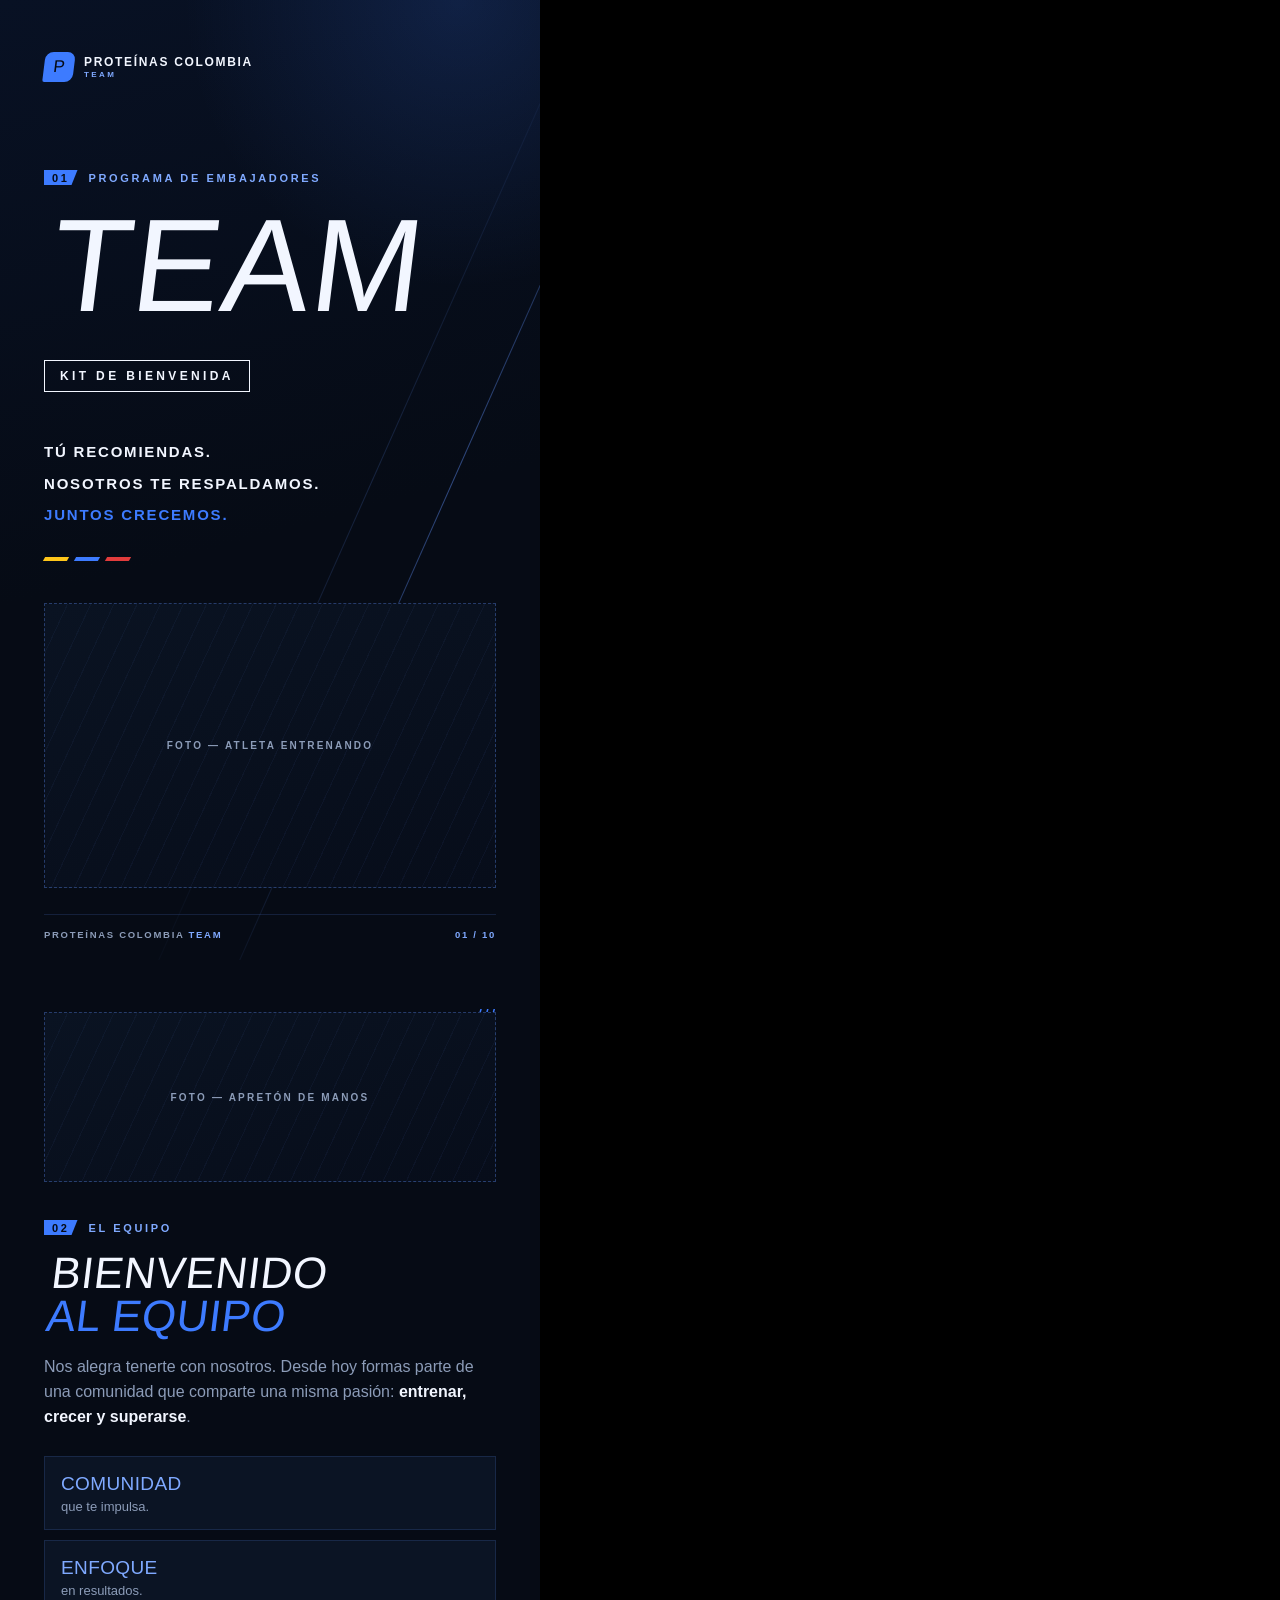
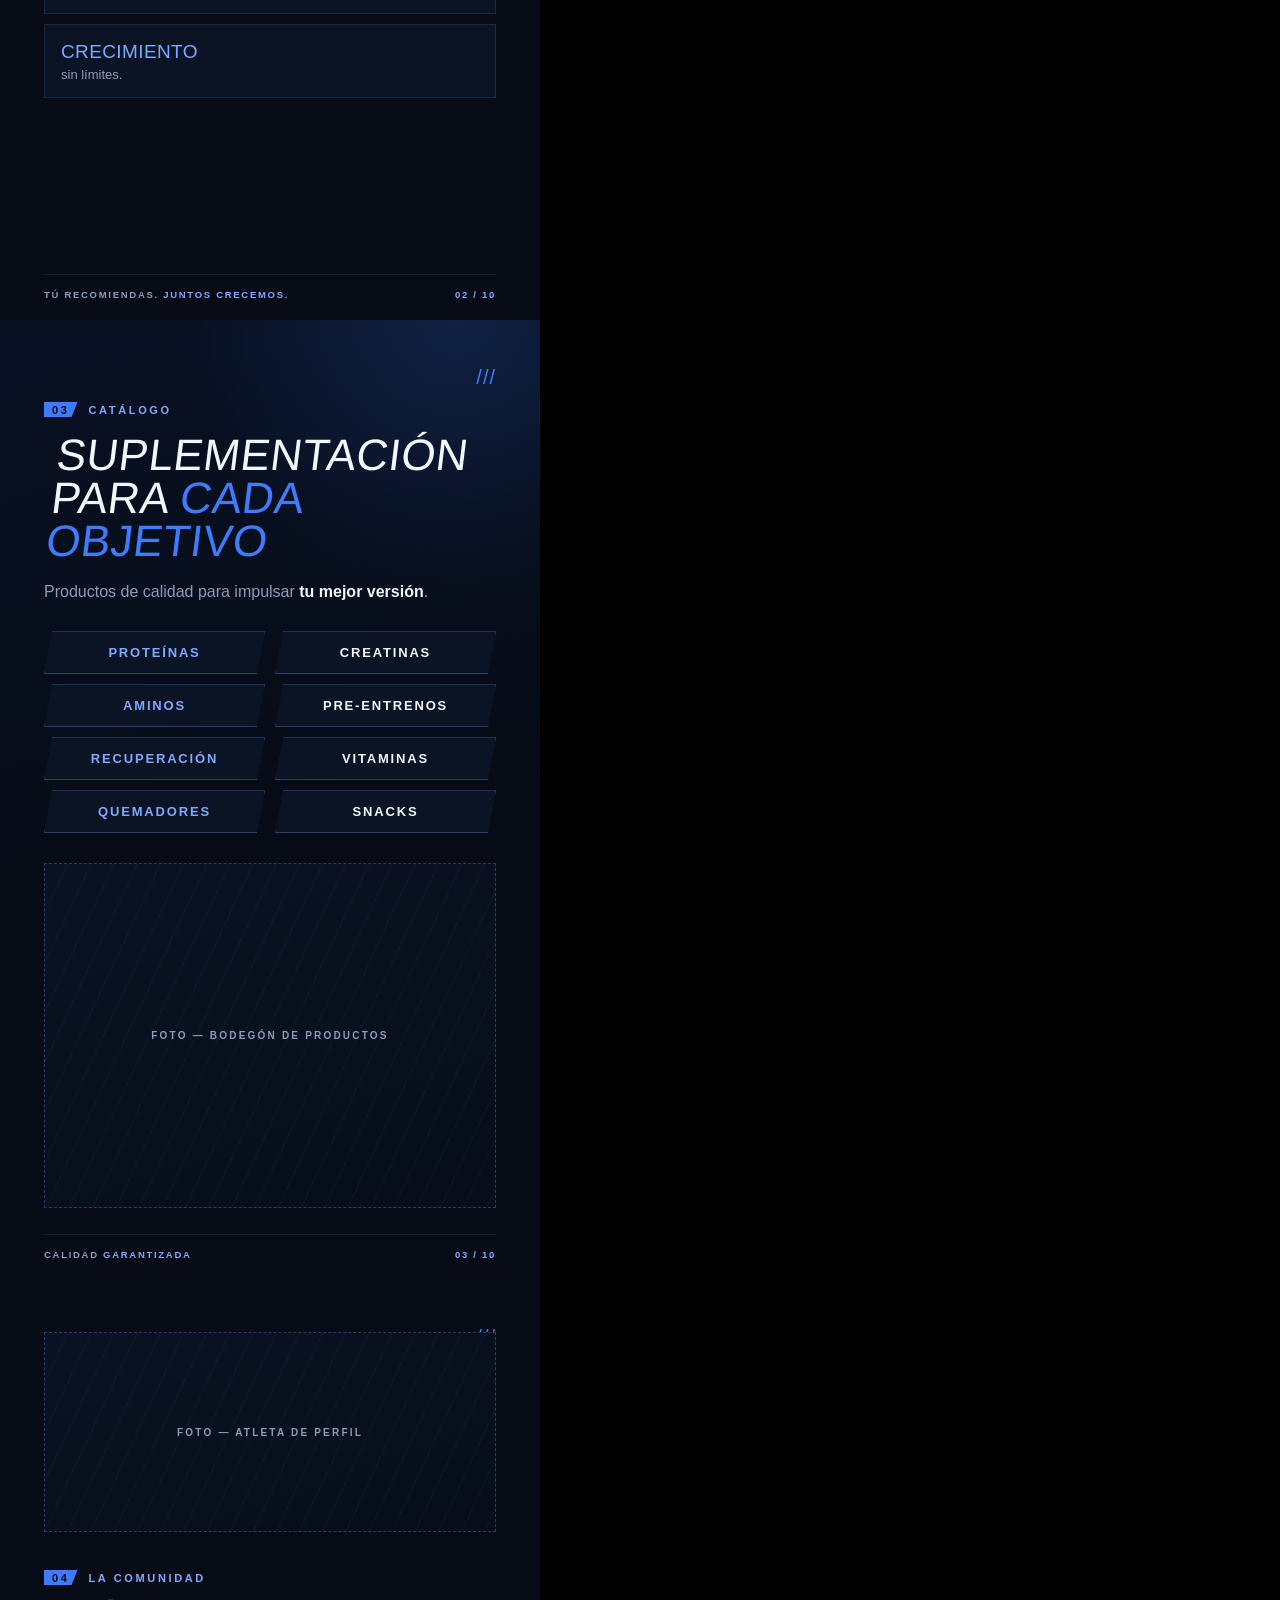
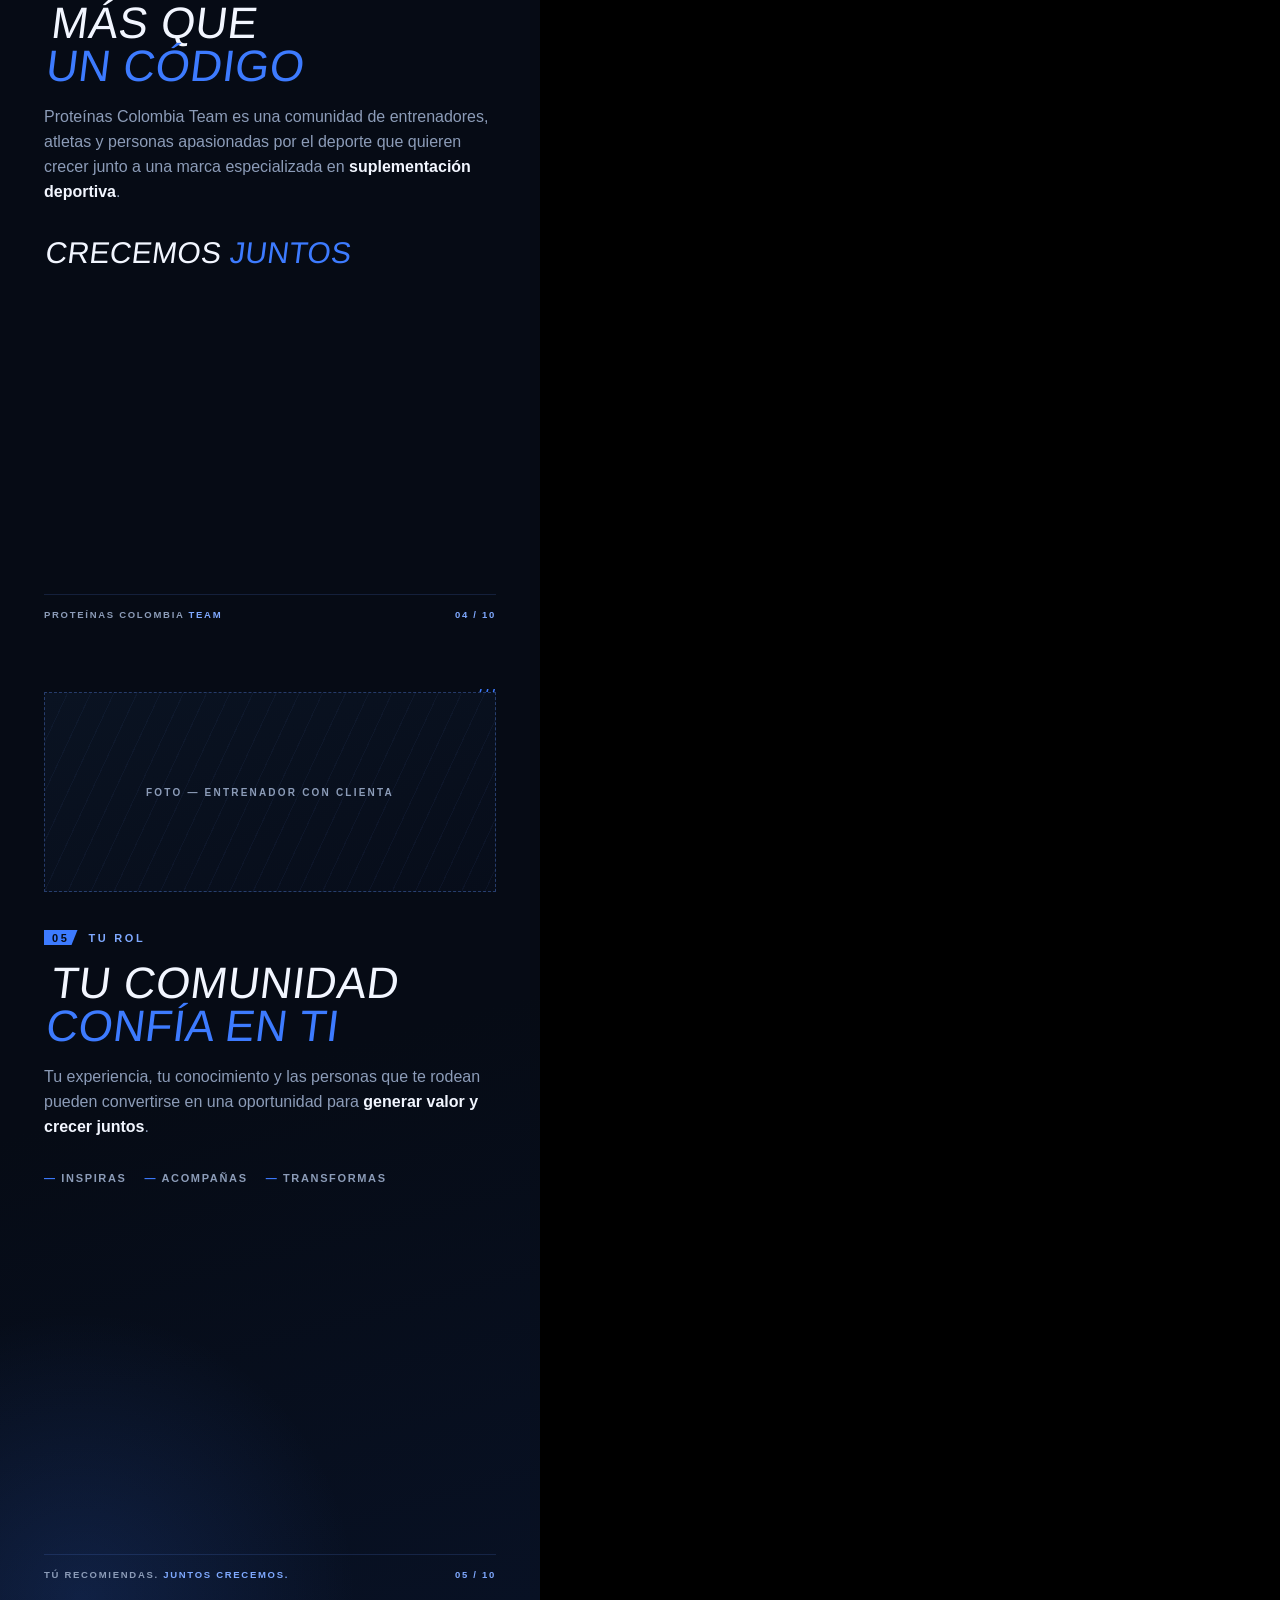
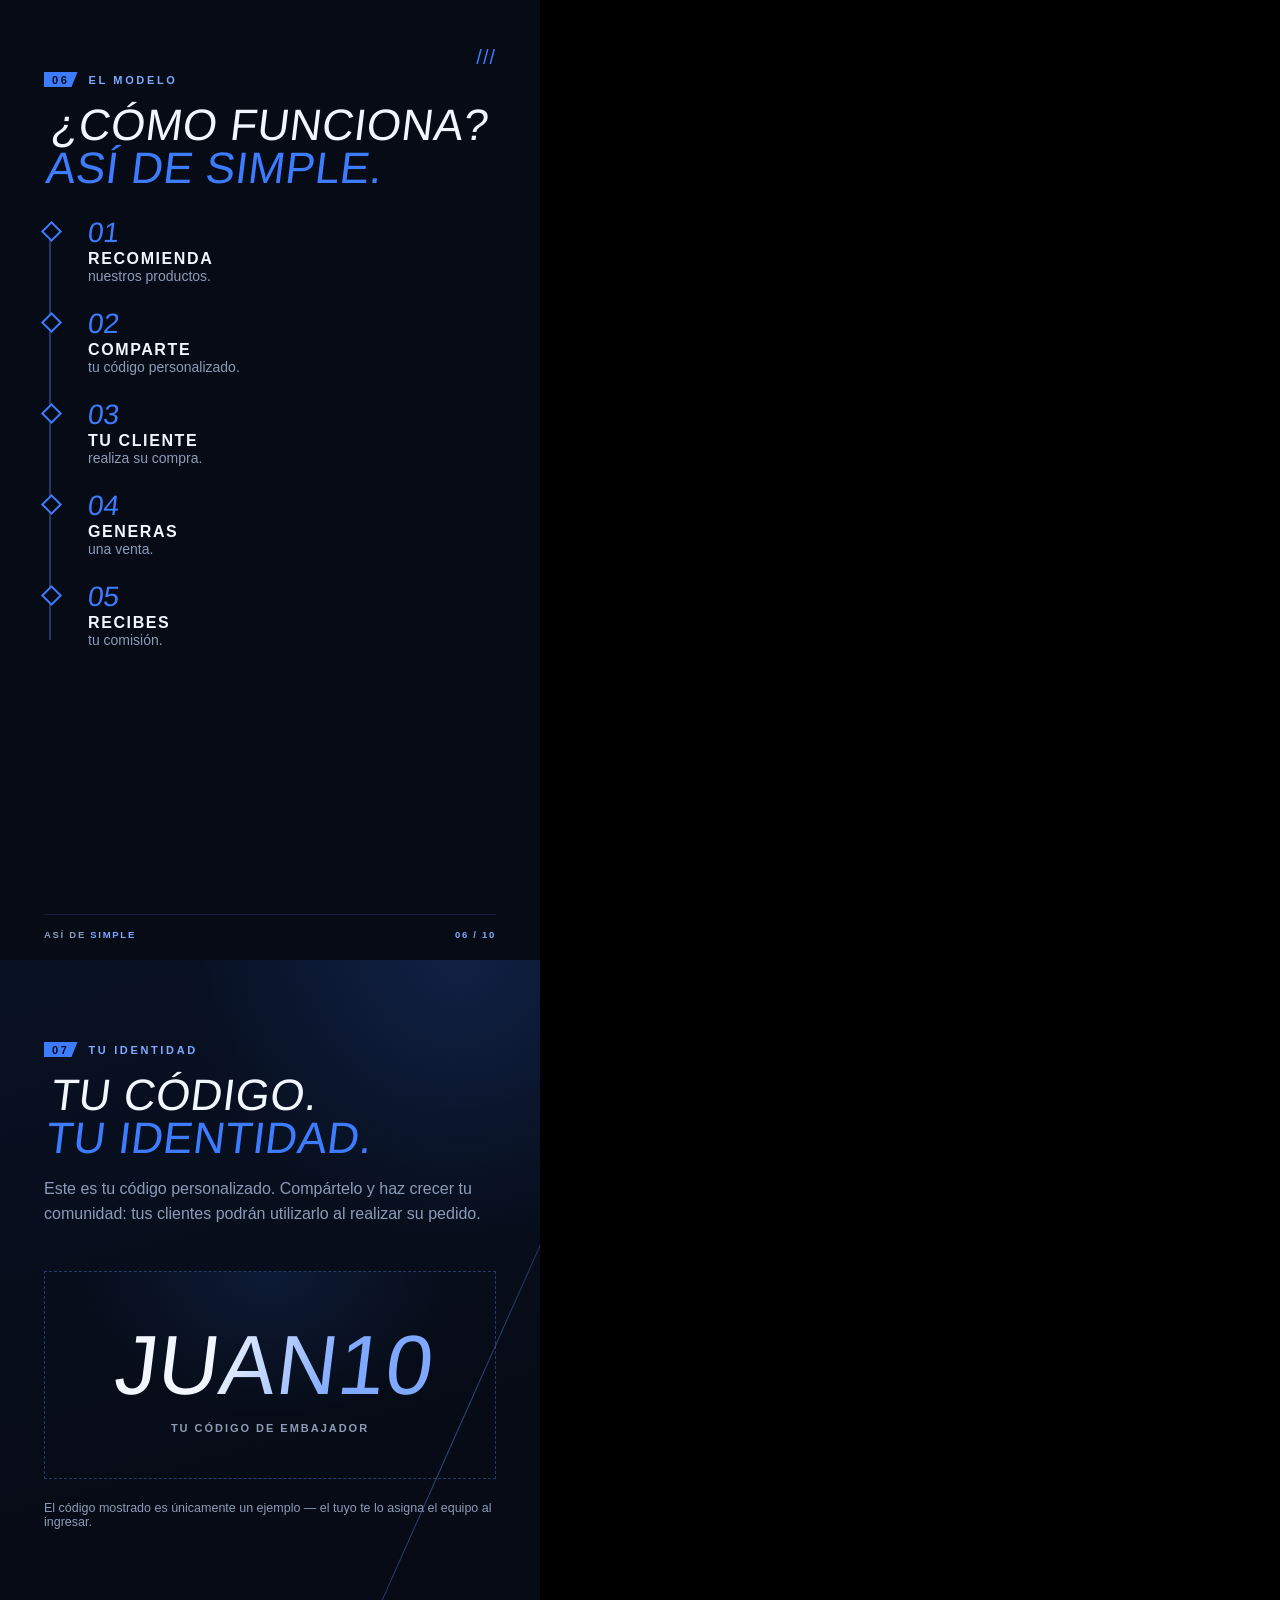
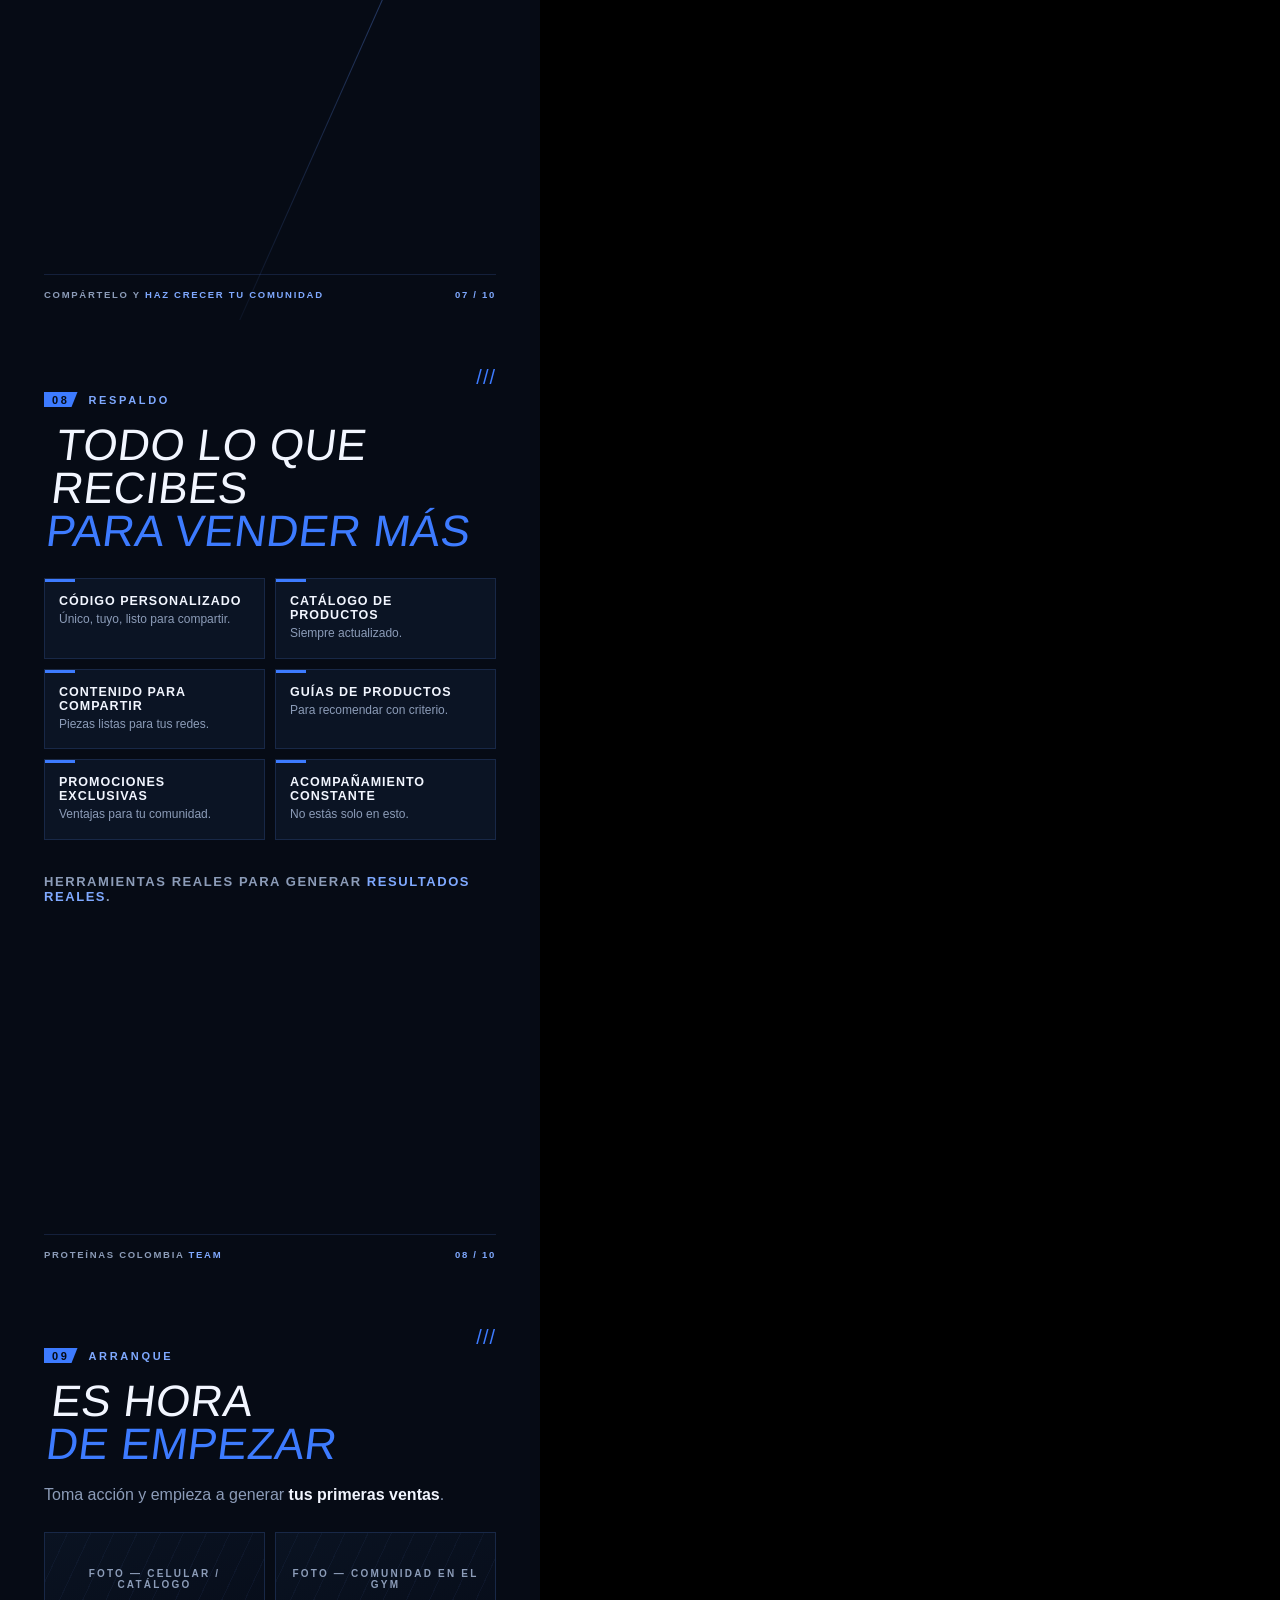
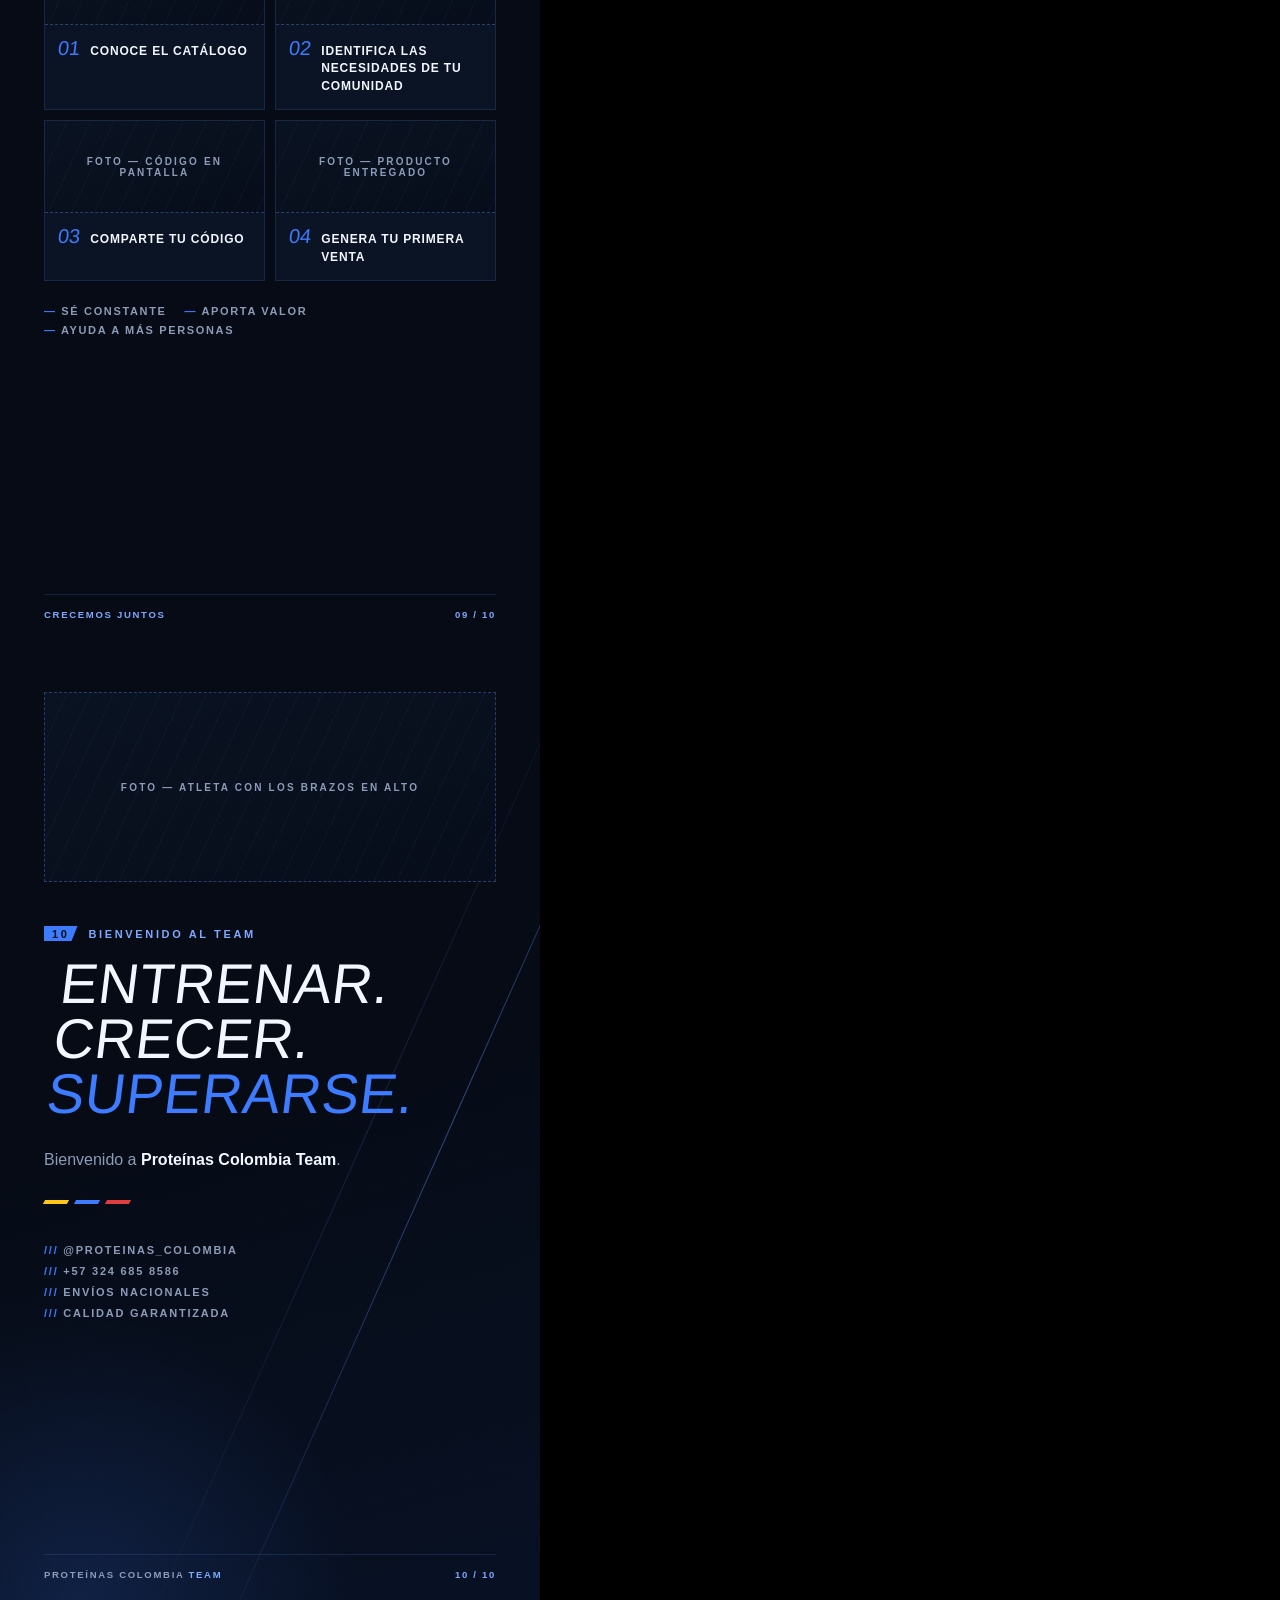
==== diapositivas/kit-slides.html @ c69cfb1d "Bocetos de onboarding para embajadores: PDFs verticales y versión web - Kit de Bienvenida: 10 diapos" ====
<!doctype html>
<html lang="es">
<head>
<meta charset="utf-8">
<title>Proteínas Colombia Team — Kit de Bienvenida</title>
<link rel="stylesheet" href="slides.css">
</head>
<body>

<!-- 01 · PORTADA -->
<div class="slide glow">
  <span class="diag d1"></span><span class="diag d2"></span>
  <div class="logo" style="margin-bottom:88px">
    <span class="mark">P</span>
    <span class="name">Proteínas Colombia<small>Team</small></span>
  </div>
  <p class="eyebrow"><span class="pg">01</span> Programa de embajadores</p>
  <h1 class="display" style="font-size:132px">Team</h1>
  <span class="chip" style="margin-top:30px;align-self:flex-start">Kit de bienvenida</span>
  <p style="margin-top:44px;font-size:15px;font-weight:700;letter-spacing:.12em;text-transform:uppercase;line-height:2.1">
    Tú recomiendas.<br>Nosotros te respaldamos.<br><span style="color:var(--blue)">Juntos crecemos.</span>
  </p>
  <div class="tricolor" style="margin-top:26px"><i></i><i></i><i></i></div>
  <div class="foto" style="margin-top:42px;flex:1;margin-bottom:26px">Foto — atleta entrenando</div>
  <div class="foot"><span>Proteínas Colombia <span class="b">Team</span></span><span class="num">01 / 10</span></div>
</div>

<!-- 02 · BIENVENIDA -->
<div class="slide">
  <span class="slash">///</span>
  <div class="foto" style="height:170px;margin-bottom:38px">Foto — apretón de manos</div>
  <p class="eyebrow"><span class="pg">02</span> El equipo</p>
  <h2 class="display">Bienvenido<br><span class="b">al equipo</span></h2>
  <p class="lede">Nos alegra tenerte con nosotros. Desde hoy formas parte de una comunidad que comparte una misma pasión: <strong>entrenar, crecer y superarse</strong>.</p>
  <div class="vals">
    <div class="v"><b>Comunidad</b><span>que te impulsa.</span></div>
    <div class="v"><b>Enfoque</b><span>en resultados.</span></div>
    <div class="v"><b>Crecimiento</b><span>sin límites.</span></div>
  </div>
  <div class="foot"><span>Tú recomiendas. <span class="b">Juntos crecemos.</span></span><span class="num">02 / 10</span></div>
</div>

<!-- 03 · PRODUCTOS -->
<div class="slide glow">
  <span class="slash">///</span>
  <p class="eyebrow" style="margin-top:30px"><span class="pg">03</span> Catálogo</p>
  <h2 class="display">Suplementación<br>para <span class="b">cada objetivo</span></h2>
  <p class="lede">Productos de calidad para impulsar <strong>tu mejor versión</strong>.</p>
  <div class="cats">
    <span>Proteínas</span><span>Creatinas</span>
    <span>Aminos</span><span>Pre-entrenos</span>
    <span>Recuperación</span><span>Vitaminas</span>
    <span>Quemadores</span><span>Snacks</span>
  </div>
  <div class="foto" style="margin-top:30px;flex:1;margin-bottom:26px">Foto — bodegón de productos</div>
  <div class="foot"><span>Calidad <span class="b">garantizada</span></span><span class="num">03 / 10</span></div>
</div>

<!-- 04 · MÁS QUE UN CÓDIGO -->
<div class="slide">
  <span class="slash">///</span>
  <div class="foto" style="height:200px;margin-bottom:38px">Foto — atleta de perfil</div>
  <p class="eyebrow"><span class="pg">04</span> La comunidad</p>
  <h2 class="display">Más que<br><span class="b">un código</span></h2>
  <p class="lede">Proteínas Colombia Team es una comunidad de entrenadores, atletas y personas apasionadas por el deporte que quieren crecer junto a una marca especializada en <strong>suplementación deportiva</strong>.</p>
  <p class="display" style="font-size:30px;margin-top:34px">Crecemos <span class="b">juntos</span></p>
  <div class="foot"><span>Proteínas Colombia <span class="b">Team</span></span><span class="num">04 / 10</span></div>
</div>

<!-- 05 · TU COMUNIDAD -->
<div class="slide glow-b">
  <span class="slash">///</span>
  <div class="foto" style="height:200px;margin-bottom:38px">Foto — entrenador con clienta</div>
  <p class="eyebrow"><span class="pg">05</span> Tu rol</p>
  <h2 class="display">Tu comunidad<br><span class="b">confía en ti</span></h2>
  <p class="lede">Tu experiencia, tu conocimiento y las personas que te rodean pueden convertirse en una oportunidad para <strong>generar valor y crecer juntos</strong>.</p>
  <div class="mantra" style="margin-top:32px"><span>Inspiras</span><span>Acompañas</span><span>Transformas</span></div>
  <div class="foot"><span>Tú recomiendas. <span class="b">Juntos crecemos.</span></span><span class="num">05 / 10</span></div>
</div>

<!-- 06 · CÓMO FUNCIONA -->
<div class="slide">
  <span class="slash">///</span>
  <p class="eyebrow" style="margin-top:20px"><span class="pg">06</span> El modelo</p>
  <h2 class="display">¿Cómo funciona?<br><span class="b">Así de simple.</span></h2>
  <div class="steps">
    <div class="step"><span class="n">01</span><h3>Recomienda</h3><p>nuestros productos.</p></div>
    <div class="step"><span class="n">02</span><h3>Comparte</h3><p>tu código personalizado.</p></div>
    <div class="step"><span class="n">03</span><h3>Tu cliente</h3><p>realiza su compra.</p></div>
    <div class="step"><span class="n">04</span><h3>Generas</h3><p>una venta.</p></div>
    <div class="step"><span class="n">05</span><h3>Recibes</h3><p>tu comisión.</p></div>
  </div>
  <div class="foot"><span>Así de <span class="b">simple</span></span><span class="num">06 / 10</span></div>
</div>

<!-- 07 · TU CÓDIGO -->
<div class="slide glow">
  <span class="diag d1"></span>
  <p class="eyebrow" style="margin-top:30px"><span class="pg">07</span> Tu identidad</p>
  <h2 class="display">Tu código.<br><span class="b">Tu identidad.</span></h2>
  <p class="lede">Este es tu código personalizado. Compártelo y haz crecer tu comunidad: tus clientes podrán utilizarlo al realizar su pedido.</p>
  <div style="margin-top:44px;text-align:center;border:1px dashed var(--line-2);padding:52px 10px 44px;background:radial-gradient(60% 100% at 50% 0%,rgba(61,123,255,.12),transparent 70%)">
    <span class="display" style="font-size:84px;background:linear-gradient(100deg,var(--paper) 30%,var(--blue-hi) 70%);-webkit-background-clip:text;background-clip:text;color:transparent;display:inline-block">Juan10</span>
    <span style="display:block;margin-top:16px;color:var(--muted);font-size:11px;letter-spacing:.18em;text-transform:uppercase;font-weight:700">Tu código de embajador</span>
  </div>
  <p style="margin-top:22px;font-size:12.5px;color:var(--muted)">El código mostrado es únicamente un ejemplo — el tuyo te lo asigna el equipo al ingresar.</p>
  <div class="foot"><span>Compártelo y <span class="b">haz crecer tu comunidad</span></span><span class="num">07 / 10</span></div>
</div>

<!-- 08 · BENEFICIOS -->
<div class="slide">
  <span class="slash">///</span>
  <p class="eyebrow" style="margin-top:20px"><span class="pg">08</span> Respaldo</p>
  <h2 class="display">Todo lo que recibes<br><span class="b">para vender más</span></h2>
  <div class="bens">
    <div class="ben"><b>Código personalizado</b><span>Único, tuyo, listo para compartir.</span></div>
    <div class="ben"><b>Catálogo de productos</b><span>Siempre actualizado.</span></div>
    <div class="ben"><b>Contenido para compartir</b><span>Piezas listas para tus redes.</span></div>
    <div class="ben"><b>Guías de productos</b><span>Para recomendar con criterio.</span></div>
    <div class="ben"><b>Promociones exclusivas</b><span>Ventajas para tu comunidad.</span></div>
    <div class="ben"><b>Acompañamiento constante</b><span>No estás solo en esto.</span></div>
  </div>
  <p style="margin-top:34px;font-size:13px;letter-spacing:.12em;text-transform:uppercase;font-weight:700;color:var(--muted)">Herramientas reales para generar <span style="color:var(--blue-hi)">resultados reales</span>.</p>
  <div class="foot"><span>Proteínas Colombia <span class="b">Team</span></span><span class="num">08 / 10</span></div>
</div>

<!-- 09 · ES HORA DE EMPEZAR -->
<div class="slide">
  <span class="slash">///</span>
  <p class="eyebrow" style="margin-top:16px"><span class="pg">09</span> Arranque</p>
  <h2 class="display">Es hora<br><span class="b">de empezar</span></h2>
  <p class="lede">Toma acción y empieza a generar <strong>tus primeras ventas</strong>.</p>
  <div class="starts">
    <div class="start"><div class="foto">Foto — celular / catálogo</div><div class="t"><span class="n">01</span><b>Conoce el catálogo</b></div></div>
    <div class="start"><div class="foto">Foto — comunidad en el gym</div><div class="t"><span class="n">02</span><b>Identifica las necesidades de tu comunidad</b></div></div>
    <div class="start"><div class="foto">Foto — código en pantalla</div><div class="t"><span class="n">03</span><b>Comparte tu código</b></div></div>
    <div class="start"><div class="foto">Foto — producto entregado</div><div class="t"><span class="n">04</span><b>Genera tu primera venta</b></div></div>
  </div>
  <div class="mantra"><span>Sé constante</span><span>Aporta valor</span><span>Ayuda a más personas</span></div>
  <div class="foot"><span><span class="b">Crecemos juntos</span></span><span class="num">09 / 10</span></div>
</div>

<!-- 10 · CIERRE -->
<div class="slide glow-b">
  <span class="diag d1"></span><span class="diag d2"></span>
  <div class="foto" style="height:190px;margin-bottom:44px">Foto — atleta con los brazos en alto</div>
  <p class="eyebrow"><span class="pg">10</span> Bienvenido al Team</p>
  <h2 class="display" style="font-size:56px">Entrenar.<br>Crecer.<br><span class="b">Superarse.</span></h2>
  <p class="lede" style="margin-top:26px">Bienvenido a <strong>Proteínas Colombia Team</strong>.</p>
  <div class="tricolor" style="margin-top:28px"><i></i><i></i><i></i></div>
  <div style="margin-top:40px;display:grid;gap:9px;font-size:11px;font-weight:700;letter-spacing:.16em;text-transform:uppercase;color:var(--muted)">
    <span><span style="color:var(--blue)">/// </span>@proteinas_colombia</span>
    <span><span style="color:var(--blue)">/// </span>+57 324 685 8586</span>
    <span><span style="color:var(--blue)">/// </span>Envíos nacionales</span>
    <span><span style="color:var(--blue)">/// </span>Calidad garantizada</span>
  </div>
  <div class="foot"><span>Proteínas Colombia <span class="b">Team</span></span><span class="num">10 / 10</span></div>
</div>

</body>
</html>
---- diapositivas/slides.css ----
@font-face{font-family:'Anton';font-style:normal;font-weight:400;src:url(fuentes/anton.woff2) format('woff2')}
@font-face{font-family:'Barlow';font-style:normal;font-weight:400;src:url(fuentes/barlow400.woff2) format('woff2')}
@font-face{font-family:'Barlow';font-style:normal;font-weight:500;src:url(fuentes/barlow500.woff2) format('woff2')}
@font-face{font-family:'Barlow';font-style:normal;font-weight:700;src:url(fuentes/barlow700.woff2) format('woff2')}

:root{
  --bg:#060B15;
  --panel:#0B1424;
  --panel-2:#0E1930;
  --line:rgba(96,146,255,.16);
  --line-2:rgba(96,146,255,.34);
  --blue:#3D7BFF;
  --blue-hi:#7FA9FF;
  --paper:#F2F6FF;
  --muted:#8C9CB8;
  --yellow:#FFC61A;
  --red:#E23C3C;
  --display:'Anton',sans-serif;
  --body:'Barlow',sans-serif;
}

@page{size:540px 960px;margin:0}
*{box-sizing:border-box;margin:0}
body{font-family:var(--body);color:var(--paper);background:#000;-webkit-print-color-adjust:exact;print-color-adjust:exact}

.slide{
  width:540px;height:960px;position:relative;overflow:hidden;
  page-break-after:always;display:flex;flex-direction:column;
  background:var(--bg);padding:52px 44px 0;
}
.slide:last-child{page-break-after:auto}
.slide.glow{
  background:
    radial-gradient(85% 50% at 85% 0%,rgba(61,123,255,.16),transparent 60%),
    linear-gradient(165deg,#081124 0%,var(--bg) 55%);
}
.slide.glow-b{
  background:
    radial-gradient(85% 50% at 15% 100%,rgba(61,123,255,.16),transparent 60%),
    linear-gradient(345deg,#081124 0%,var(--bg) 55%);
}
/* líneas diagonales decorativas */
.diag{position:absolute;top:-15%;bottom:-15%;width:1px;pointer-events:none;
  background:linear-gradient(180deg,transparent,rgba(96,146,255,.45),transparent);
  transform:rotate(24deg);}
.d1{right:16%}.d2{right:31%;opacity:.4}

/* motivo /// */
.slash{position:absolute;top:46px;right:44px;font-family:var(--display);
  font-size:20px;color:var(--blue);letter-spacing:1px}

/* cabecera de diapositiva */
.eyebrow{font-size:11px;font-weight:700;letter-spacing:.24em;text-transform:uppercase;
  color:var(--blue-hi);display:flex;align-items:center;gap:11px;margin-bottom:16px}
.eyebrow .pg{font-variant-numeric:tabular-nums;color:var(--bg);background:var(--blue);
  padding:2px 8px 1px;clip-path:polygon(0 0,100% 0,calc(100% - 6px) 100%,0 100%)}

.display{font-family:var(--display);font-weight:400;text-transform:uppercase;
  transform:skewX(-7deg);transform-origin:left bottom;line-height:.98;letter-spacing:.01em}
h2.display{font-size:44px}
.display .b{color:var(--blue)}

.tricolor{display:flex;gap:7px}
.tricolor i{display:block;height:4px;width:24px;transform:skewX(-30deg)}
.tricolor i:nth-child(1){background:var(--yellow)}
.tricolor i:nth-child(2){background:var(--blue)}
.tricolor i:nth-child(3){background:var(--red)}

.lede{color:var(--muted);font-size:16px;line-height:1.55;margin-top:18px}
.lede strong{color:var(--paper);font-weight:600}

/* marcador de foto — igual que el boceto original */
.foto{position:relative;display:flex;align-items:center;justify-content:center;
  border:1px dashed var(--line-2);color:var(--muted);
  font-size:10px;font-weight:700;letter-spacing:.22em;text-transform:uppercase;
  background:
    repeating-linear-gradient(115deg,transparent 0 20px,rgba(96,146,255,.05) 20px 21px),
    linear-gradient(160deg,#0A1322,#070D1A);
  text-align:center;padding:10px}

/* pie de página de cada diapositiva */
.foot{margin-top:auto;border-top:1px solid var(--line);
  padding:14px 0 20px;display:flex;justify-content:space-between;align-items:center;gap:10px;
  font-size:9.5px;font-weight:700;letter-spacing:.18em;text-transform:uppercase;color:var(--muted)}
.foot .b{color:var(--blue-hi)}
.foot .num{font-variant-numeric:tabular-nums;color:var(--blue-hi)}

/* componentes */
.vals{display:grid;gap:10px;margin-top:26px}
.vals.c2{grid-template-columns:1fr 1fr}
.vals .v{border:1px solid var(--line);background:var(--panel);padding:16px 16px 14px}
.vals .v b{display:block;font-family:var(--display);font-weight:400;text-transform:uppercase;
  font-size:19px;letter-spacing:.02em;color:var(--blue-hi);margin-bottom:2px}
.vals .v span{font-size:13px;color:var(--muted)}

.cats{display:grid;grid-template-columns:1fr 1fr;gap:10px;margin-top:26px}
.cats span{border:1px solid var(--line-2);padding:13px 16px;font-weight:700;font-size:13px;
  letter-spacing:.14em;text-transform:uppercase;text-align:center;
  clip-path:polygon(8px 0,100% 0,calc(100% - 8px) 100%,0 100%);background:var(--panel)}
.cats span:nth-child(odd){color:var(--blue-hi)}

.steps{margin-top:30px;position:relative;padding-left:22px}
.steps::before{content:"";position:absolute;left:5px;top:8px;bottom:8px;width:2px;background:var(--line-2)}
.step{position:relative;padding:0 0 26px 22px}
.step:last-child{padding-bottom:0}
.step::before{content:"";position:absolute;left:-22px;top:5px;width:11px;height:11px;
  background:var(--bg);border:2px solid var(--blue);transform:rotate(45deg)}
.step .n{font-family:var(--display);font-size:28px;color:var(--blue);
  transform:skewX(-7deg);display:inline-block;line-height:1;font-variant-numeric:tabular-nums}
.step h3{font-size:16px;font-weight:700;letter-spacing:.1em;text-transform:uppercase;margin-top:3px}
.step p{color:var(--muted);font-size:14px}

.bens{display:grid;grid-template-columns:1fr 1fr;gap:10px;margin-top:26px}
.ben{border:1px solid var(--line);background:var(--panel);padding:15px 14px;position:relative}
.ben::before{content:"";position:absolute;left:0;top:0;width:30px;height:3px;background:var(--blue)}
.ben b{display:block;font-size:12.5px;font-weight:700;letter-spacing:.08em;text-transform:uppercase;margin-bottom:3px}
.ben span{font-size:12px;color:var(--muted);line-height:1.45;display:block}

.starts{display:grid;grid-template-columns:1fr 1fr;gap:10px;margin-top:24px}
.start{border:1px solid var(--line);background:var(--panel)}
.start .foto{height:92px;border:none;border-bottom:1px dashed var(--line-2)}
.start .t{padding:12px 13px 14px;display:flex;gap:10px;align-items:baseline}
.start .t .n{font-family:var(--display);color:var(--blue);font-size:20px;
  transform:skewX(-7deg);font-variant-numeric:tabular-nums}
.start .t b{font-size:12px;font-weight:700;letter-spacing:.07em;text-transform:uppercase;line-height:1.45}

.mantra{display:flex;flex-wrap:wrap;gap:7px 18px;margin-top:24px;
  font-size:11px;font-weight:700;letter-spacing:.15em;text-transform:uppercase;color:var(--muted)}
.mantra span::before{content:"— ";color:var(--blue)}

.accepts{list-style:none;padding:0;display:grid;gap:12px;margin-top:26px;flex:1;align-content:center;padding-bottom:26px}
.accepts li{display:flex;gap:13px;align-items:flex-start;border:1px solid var(--line);
  background:var(--panel);padding:14px 15px;font-size:14.5px;line-height:1.5}
.accepts li::before{content:"✓";color:var(--bg);background:var(--blue);min-width:21px;height:21px;
  display:grid;place-items:center;font-weight:700;font-size:12px;margin-top:1px;
  clip-path:polygon(0 0,100% 0,100% 78%,78% 100%,0 100%)}

.rule{border:1px solid var(--line);background:var(--panel);padding:18px 18px 16px;position:relative}
.rule::before{content:"";position:absolute;left:0;top:0;width:30px;height:3px;background:var(--blue)}
.rule .rh{display:flex;gap:14px;align-items:baseline;margin-bottom:6px}
.rule .n{font-family:var(--display);font-size:26px;color:var(--blue);
  transform:skewX(-7deg);font-variant-numeric:tabular-nums;line-height:1}
.rule h3{font-size:14.5px;font-weight:700;letter-spacing:.1em;text-transform:uppercase}
.rule p{color:var(--muted);font-size:13.5px;line-height:1.5}
.rules{display:grid;gap:14px;margin-top:26px;flex:1;align-content:center;padding-bottom:26px}

.recuerda{border:1px solid rgba(255,198,26,.5);background:rgba(255,198,26,.06);
  padding:20px;display:flex;gap:15px;align-items:flex-start}
.recuerda .w{font-family:var(--display);color:var(--yellow);font-size:20px;transform:skewX(-7deg)}
.recuerda b{color:var(--yellow);display:block;font-size:12px;letter-spacing:.2em;
  text-transform:uppercase;margin-bottom:5px}
.recuerda p{font-size:14px;line-height:1.5}

.chip{display:inline-block;border:1px solid var(--paper);padding:8px 15px;
  font-size:12px;font-weight:700;letter-spacing:.28em;text-transform:uppercase}

.logo{display:flex;align-items:center;gap:10px}
.logo .mark{font-family:var(--display);background:var(--blue);color:var(--bg);
  width:30px;height:30px;display:grid;place-items:center;font-size:17px;
  border-radius:8px 8px 8px 2px;transform:skewX(-7deg)}
.logo .name{font-weight:700;font-size:12px;letter-spacing:.14em;line-height:1.25;text-transform:uppercase}
.logo .name small{display:block;font-size:8px;letter-spacing:.3em;color:var(--blue-hi);font-weight:700}
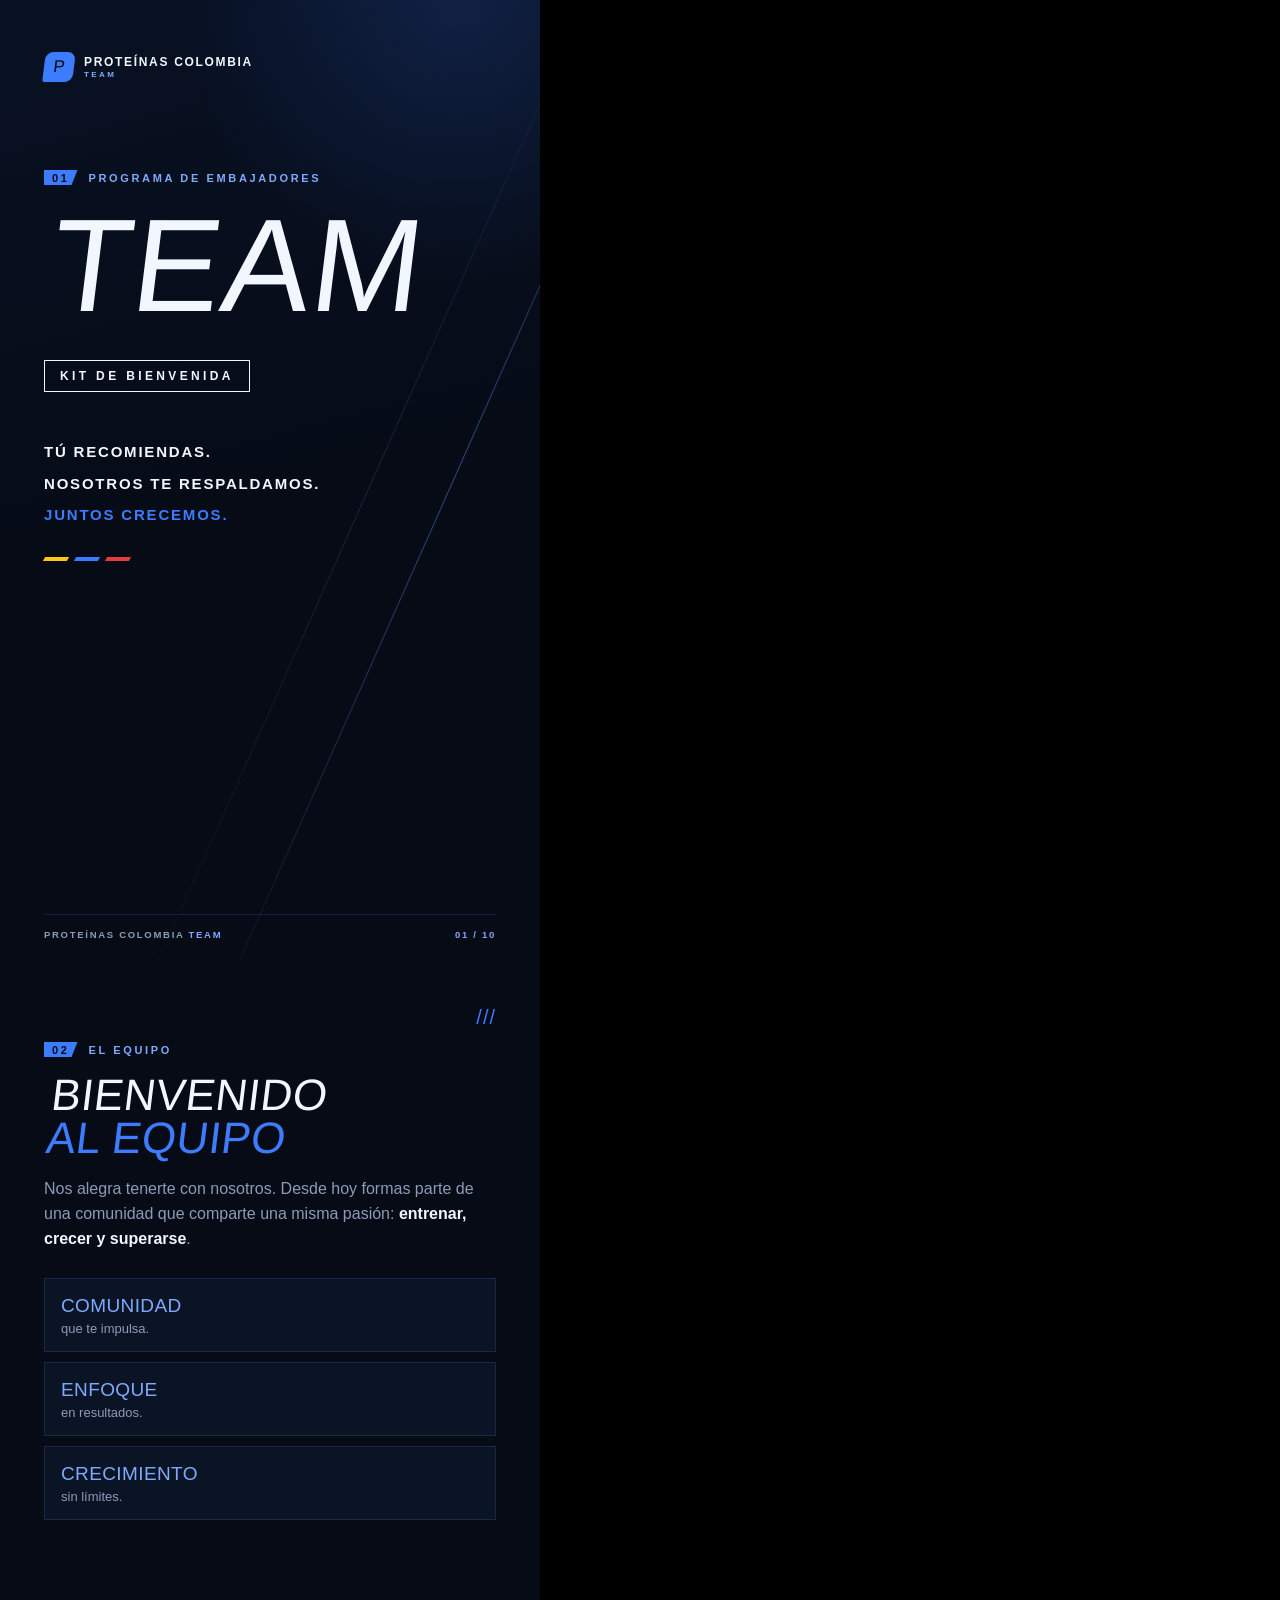
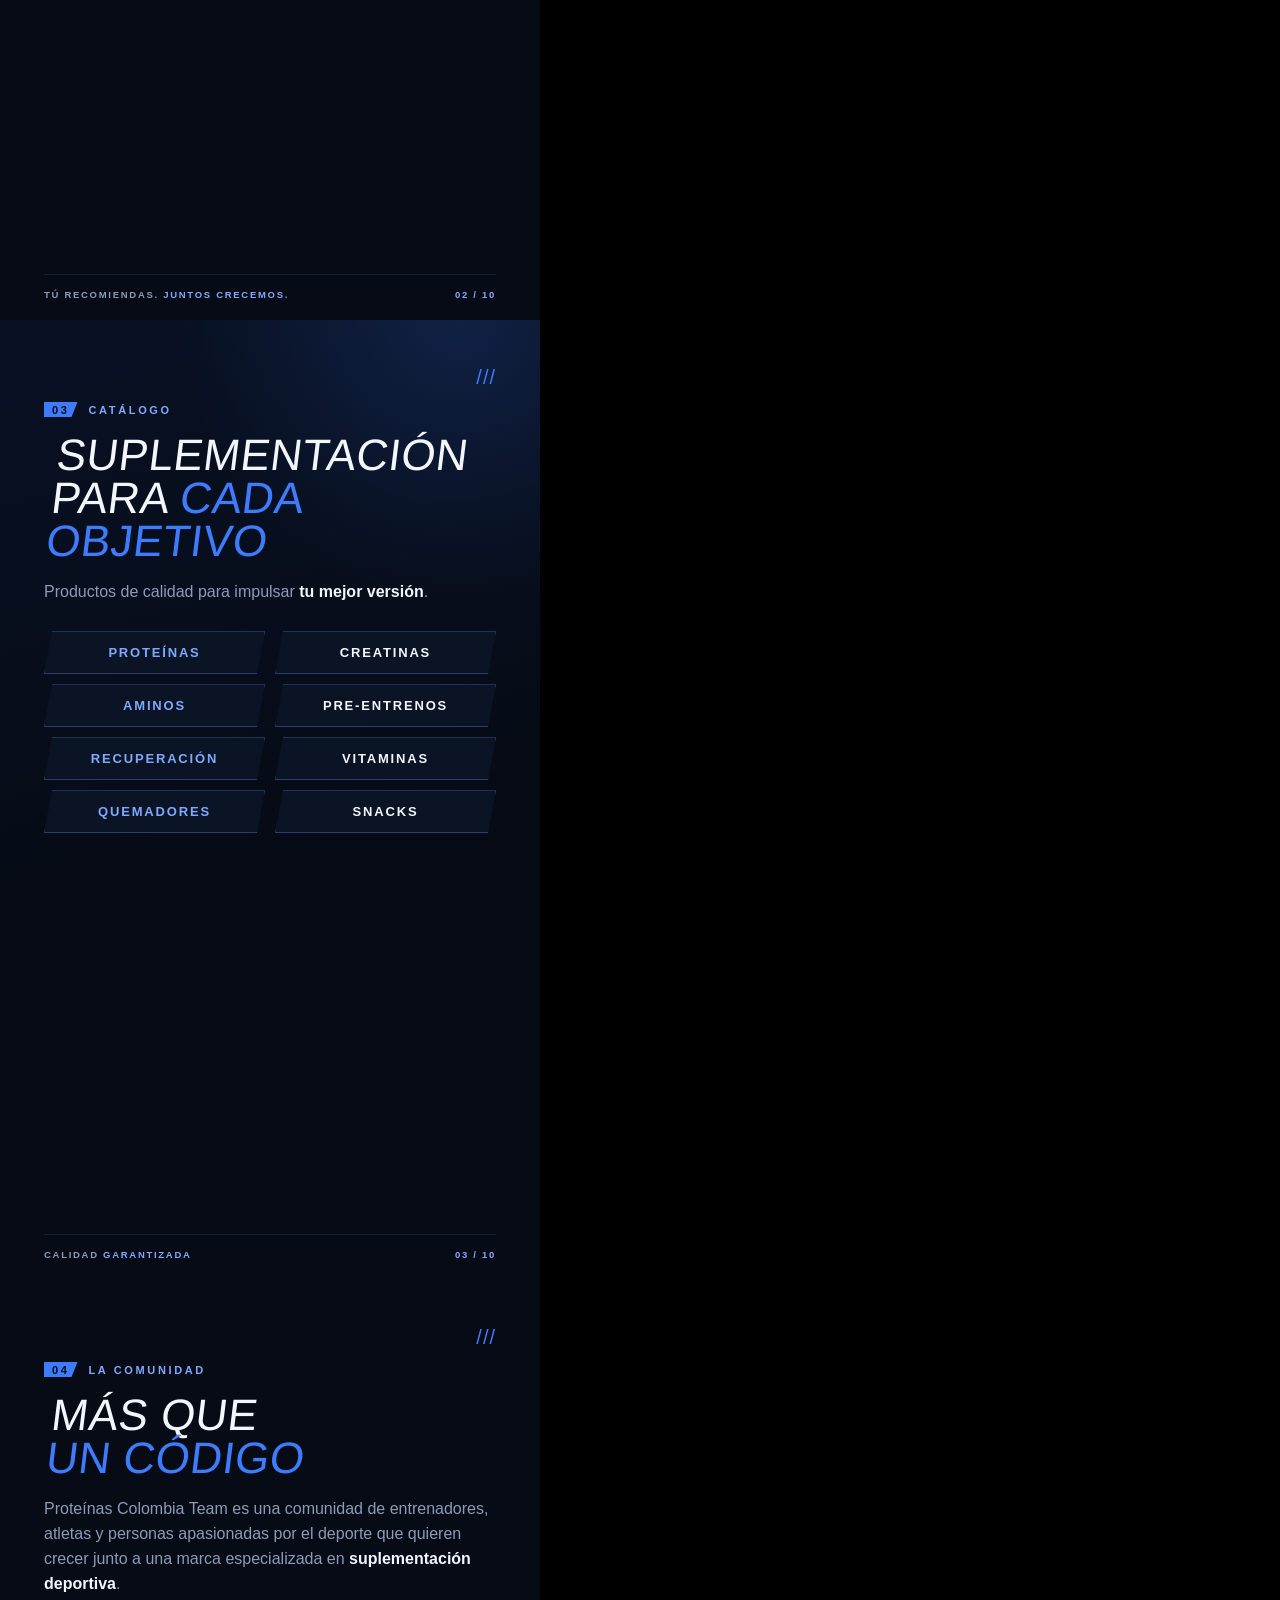
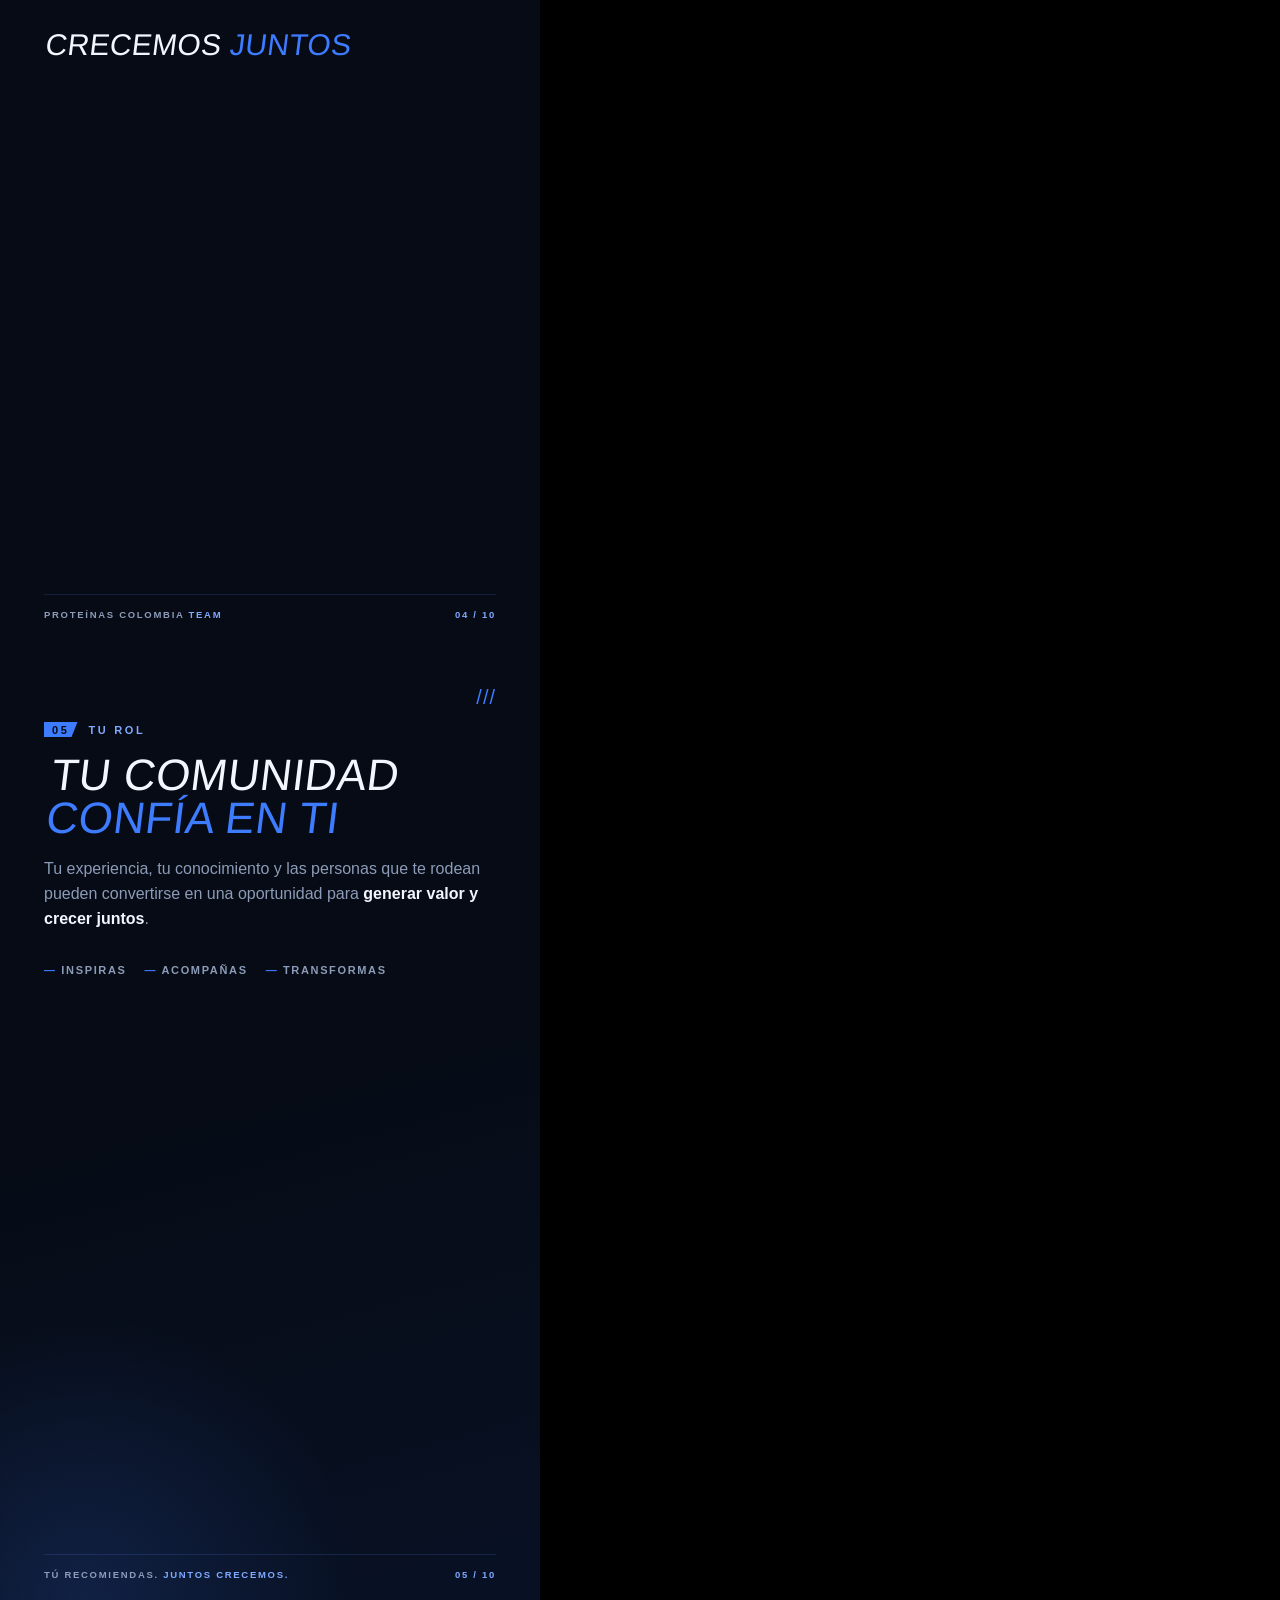
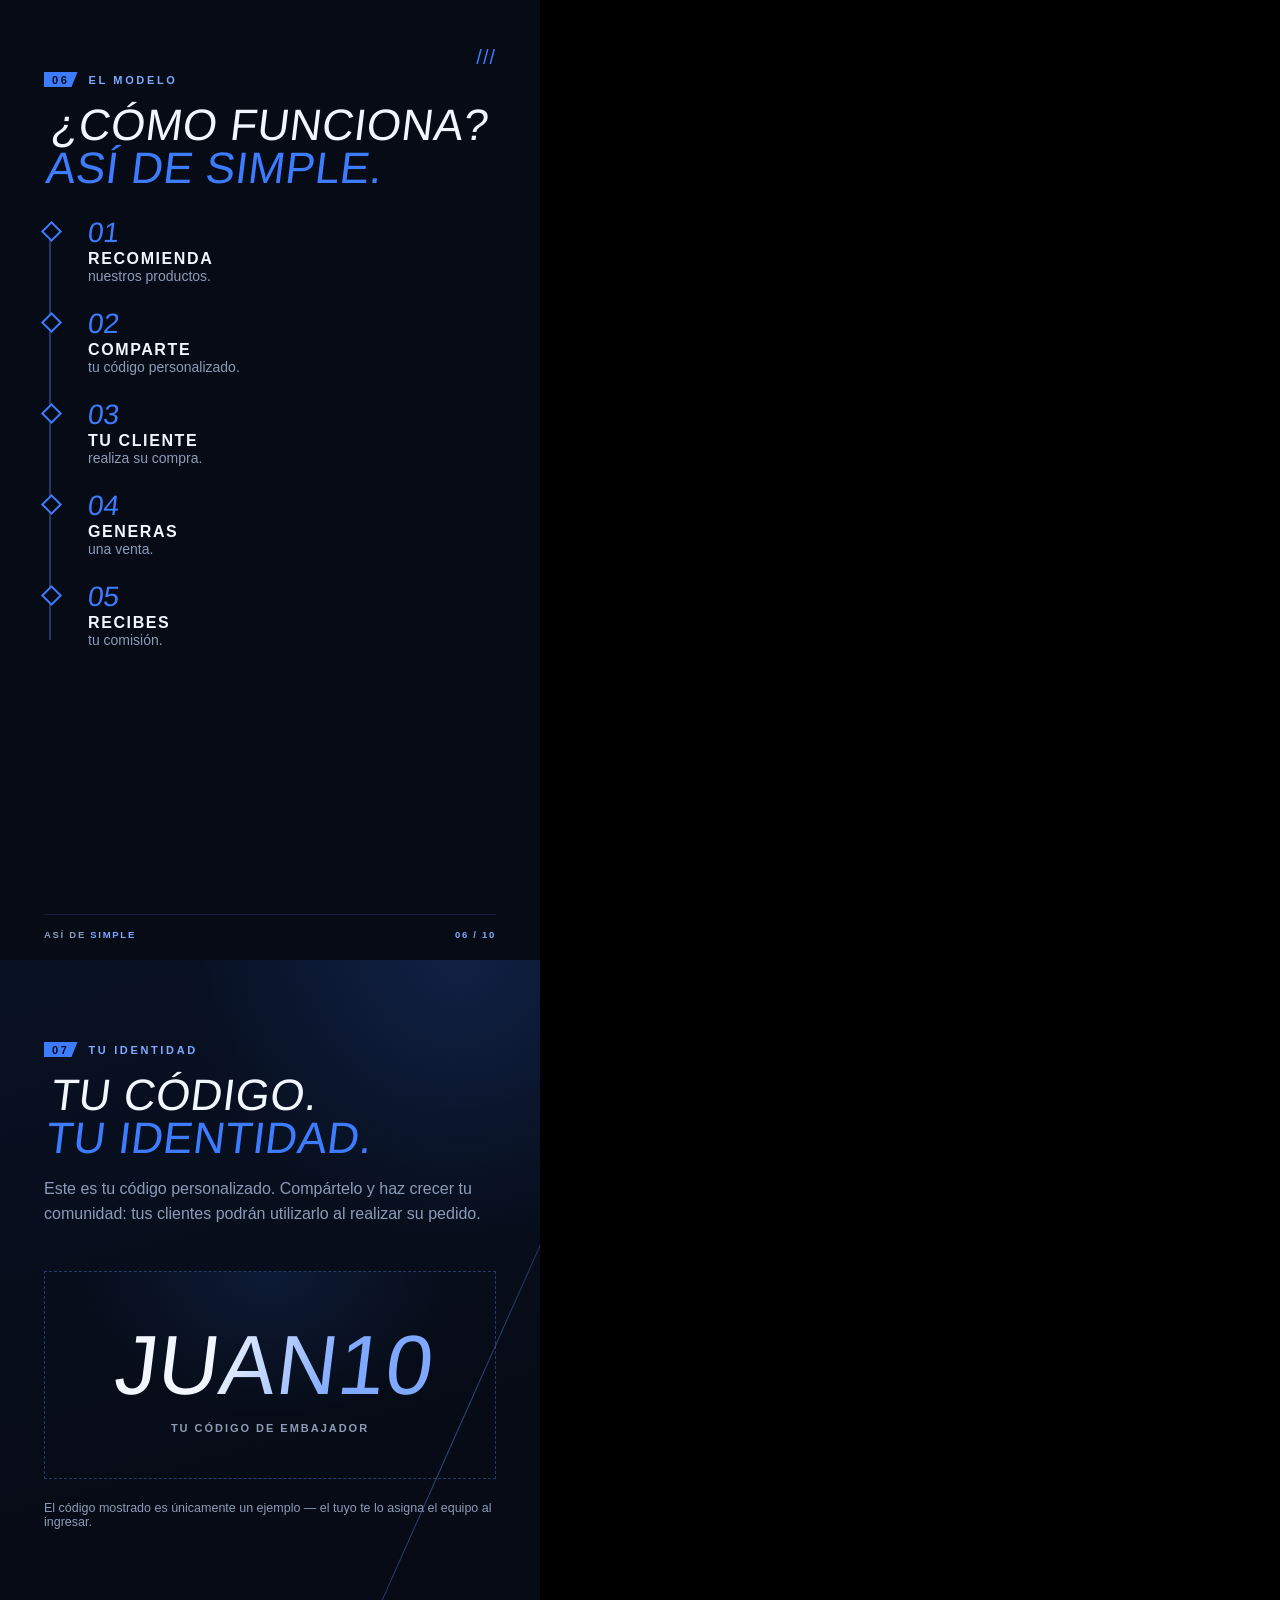
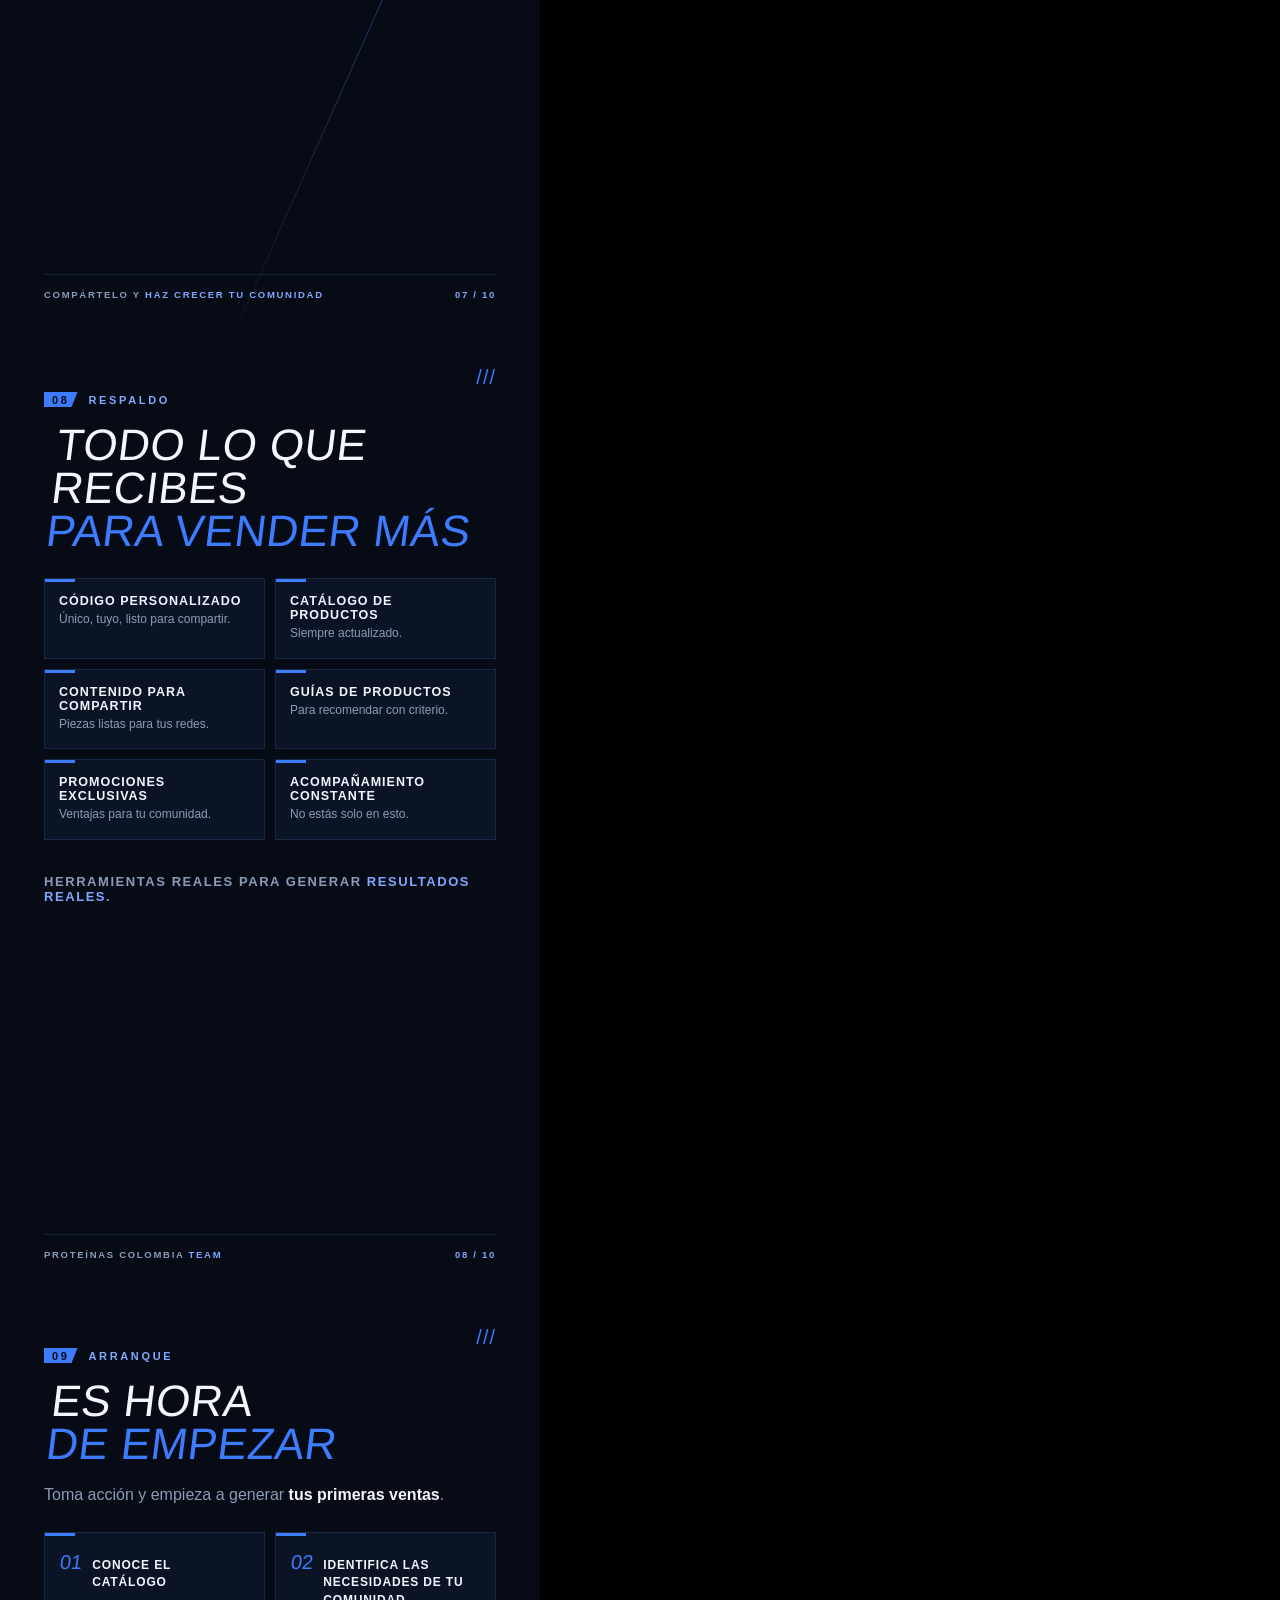
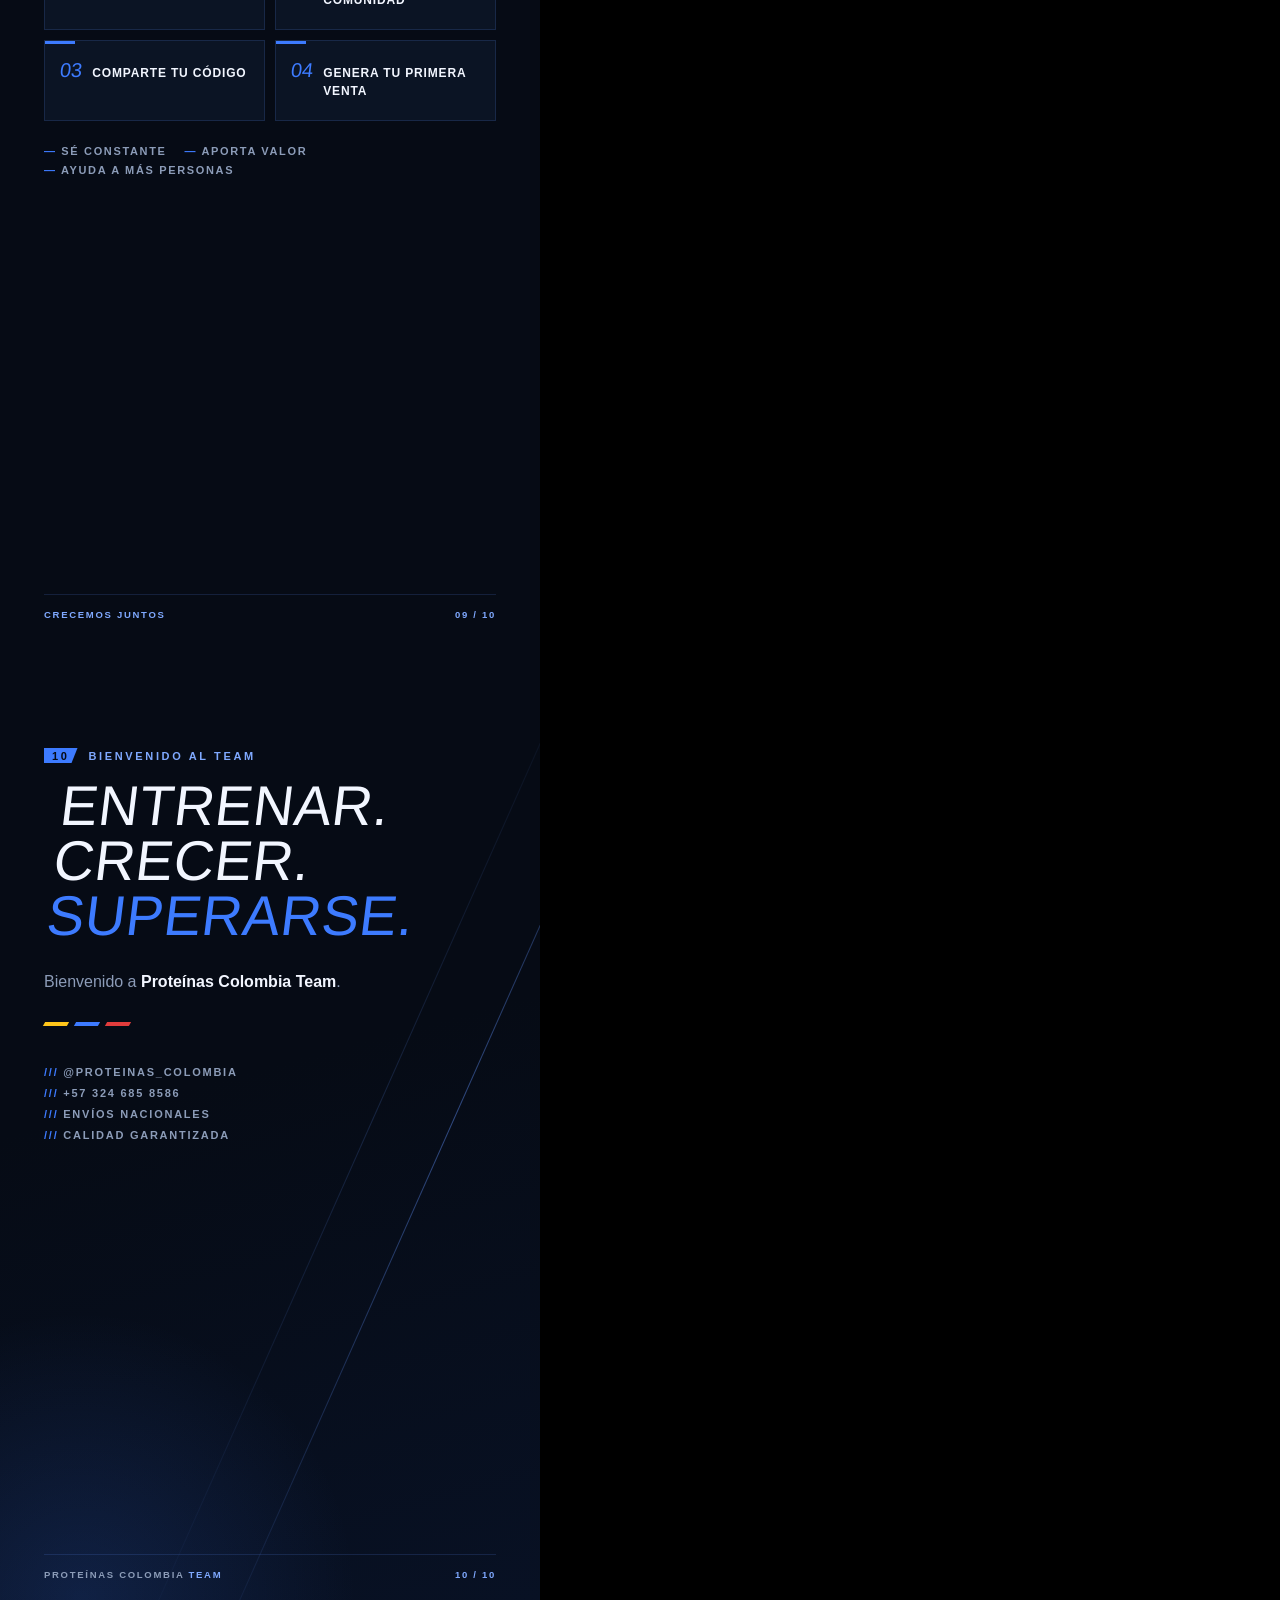
==== commit 272b9b16: "Sin fotografías y Reglamento separado del Kit - El cliente retiró las imágenes: se eliminan todos lo" ====
--- a/diapositivas/kit-slides.html
+++ b/diapositivas/kit-slides.html
@@ -21,15 +21,13 @@
     Tú recomiendas.<br>Nosotros te respaldamos.<br><span style="color:var(--blue)">Juntos crecemos.</span>
   </p>
   <div class="tricolor" style="margin-top:26px"><i></i><i></i><i></i></div>
-  <div class="foto" style="margin-top:42px;flex:1;margin-bottom:26px">Foto — atleta entrenando</div>
   <div class="foot"><span>Proteínas Colombia <span class="b">Team</span></span><span class="num">01 / 10</span></div>
 </div>
 
 <!-- 02 · BIENVENIDA -->
 <div class="slide">
   <span class="slash">///</span>
-  <div class="foto" style="height:170px;margin-bottom:38px">Foto — apretón de manos</div>
-  <p class="eyebrow"><span class="pg">02</span> El equipo</p>
+  <p class="eyebrow" style="margin-top:30px"><span class="pg">02</span> El equipo</p>
   <h2 class="display">Bienvenido<br><span class="b">al equipo</span></h2>
   <p class="lede">Nos alegra tenerte con nosotros. Desde hoy formas parte de una comunidad que comparte una misma pasión: <strong>entrenar, crecer y superarse</strong>.</p>
   <div class="vals">
@@ -52,15 +50,13 @@
     <span>Recuperación</span><span>Vitaminas</span>
     <span>Quemadores</span><span>Snacks</span>
   </div>
-  <div class="foto" style="margin-top:30px;flex:1;margin-bottom:26px">Foto — bodegón de productos</div>
   <div class="foot"><span>Calidad <span class="b">garantizada</span></span><span class="num">03 / 10</span></div>
 </div>
 
 <!-- 04 · MÁS QUE UN CÓDIGO -->
 <div class="slide">
   <span class="slash">///</span>
-  <div class="foto" style="height:200px;margin-bottom:38px">Foto — atleta de perfil</div>
-  <p class="eyebrow"><span class="pg">04</span> La comunidad</p>
+  <p class="eyebrow" style="margin-top:30px"><span class="pg">04</span> La comunidad</p>
   <h2 class="display">Más que<br><span class="b">un código</span></h2>
   <p class="lede">Proteínas Colombia Team es una comunidad de entrenadores, atletas y personas apasionadas por el deporte que quieren crecer junto a una marca especializada en <strong>suplementación deportiva</strong>.</p>
   <p class="display" style="font-size:30px;margin-top:34px">Crecemos <span class="b">juntos</span></p>
@@ -70,8 +66,7 @@
 <!-- 05 · TU COMUNIDAD -->
 <div class="slide glow-b">
   <span class="slash">///</span>
-  <div class="foto" style="height:200px;margin-bottom:38px">Foto — entrenador con clienta</div>
-  <p class="eyebrow"><span class="pg">05</span> Tu rol</p>
+  <p class="eyebrow" style="margin-top:30px"><span class="pg">05</span> Tu rol</p>
   <h2 class="display">Tu comunidad<br><span class="b">confía en ti</span></h2>
   <p class="lede">Tu experiencia, tu conocimiento y las personas que te rodean pueden convertirse en una oportunidad para <strong>generar valor y crecer juntos</strong>.</p>
   <div class="mantra" style="margin-top:32px"><span>Inspiras</span><span>Acompañas</span><span>Transformas</span></div>
@@ -131,10 +126,10 @@
   <h2 class="display">Es hora<br><span class="b">de empezar</span></h2>
   <p class="lede">Toma acción y empieza a generar <strong>tus primeras ventas</strong>.</p>
   <div class="starts">
-    <div class="start"><div class="foto">Foto — celular / catálogo</div><div class="t"><span class="n">01</span><b>Conoce el catálogo</b></div></div>
-    <div class="start"><div class="foto">Foto — comunidad en el gym</div><div class="t"><span class="n">02</span><b>Identifica las necesidades de tu comunidad</b></div></div>
-    <div class="start"><div class="foto">Foto — código en pantalla</div><div class="t"><span class="n">03</span><b>Comparte tu código</b></div></div>
-    <div class="start"><div class="foto">Foto — producto entregado</div><div class="t"><span class="n">04</span><b>Genera tu primera venta</b></div></div>
+    <div class="start"><div class="t"><span class="n">01</span><b>Conoce el catálogo</b></div></div>
+    <div class="start"><div class="t"><span class="n">02</span><b>Identifica las necesidades de tu comunidad</b></div></div>
+    <div class="start"><div class="t"><span class="n">03</span><b>Comparte tu código</b></div></div>
+    <div class="start"><div class="t"><span class="n">04</span><b>Genera tu primera venta</b></div></div>
   </div>
   <div class="mantra"><span>Sé constante</span><span>Aporta valor</span><span>Ayuda a más personas</span></div>
   <div class="foot"><span><span class="b">Crecemos juntos</span></span><span class="num">09 / 10</span></div>
@@ -143,8 +138,7 @@
 <!-- 10 · CIERRE -->
 <div class="slide glow-b">
   <span class="diag d1"></span><span class="diag d2"></span>
-  <div class="foto" style="height:190px;margin-bottom:44px">Foto — atleta con los brazos en alto</div>
-  <p class="eyebrow"><span class="pg">10</span> Bienvenido al Team</p>
+  <p class="eyebrow" style="margin-top:56px"><span class="pg">10</span> Bienvenido al Team</p>
   <h2 class="display" style="font-size:56px">Entrenar.<br>Crecer.<br><span class="b">Superarse.</span></h2>
   <p class="lede" style="margin-top:26px">Bienvenido a <strong>Proteínas Colombia Team</strong>.</p>
   <div class="tricolor" style="margin-top:28px"><i></i><i></i><i></i></div>
--- a/diapositivas/slides.css
+++ b/diapositivas/slides.css
@@ -69,14 +69,6 @@
 .lede{color:var(--muted);font-size:16px;line-height:1.55;margin-top:18px}
 .lede strong{color:var(--paper);font-weight:600}
 
-/* marcador de foto — igual que el boceto original */
-.foto{position:relative;display:flex;align-items:center;justify-content:center;
-  border:1px dashed var(--line-2);color:var(--muted);
-  font-size:10px;font-weight:700;letter-spacing:.22em;text-transform:uppercase;
-  background:
-    repeating-linear-gradient(115deg,transparent 0 20px,rgba(96,146,255,.05) 20px 21px),
-    linear-gradient(160deg,#0A1322,#070D1A);
-  text-align:center;padding:10px}
 
 /* pie de página de cada diapositiva */
 .foot{margin-top:auto;border-top:1px solid var(--line);
@@ -117,9 +109,9 @@
 .ben span{font-size:12px;color:var(--muted);line-height:1.45;display:block}
 
 .starts{display:grid;grid-template-columns:1fr 1fr;gap:10px;margin-top:24px}
-.start{border:1px solid var(--line);background:var(--panel)}
-.start .foto{height:92px;border:none;border-bottom:1px dashed var(--line-2)}
-.start .t{padding:12px 13px 14px;display:flex;gap:10px;align-items:baseline}
+.start{border:1px solid var(--line);background:var(--panel);position:relative}
+.start::before{content:"";position:absolute;left:0;top:0;width:30px;height:3px;background:var(--blue)}
+.start .t{padding:18px 15px 20px;display:flex;gap:10px;align-items:baseline}
 .start .t .n{font-family:var(--display);color:var(--blue);font-size:20px;
   transform:skewX(-7deg);font-variant-numeric:tabular-nums}
 .start .t b{font-size:12px;font-weight:700;letter-spacing:.07em;text-transform:uppercase;line-height:1.45}
